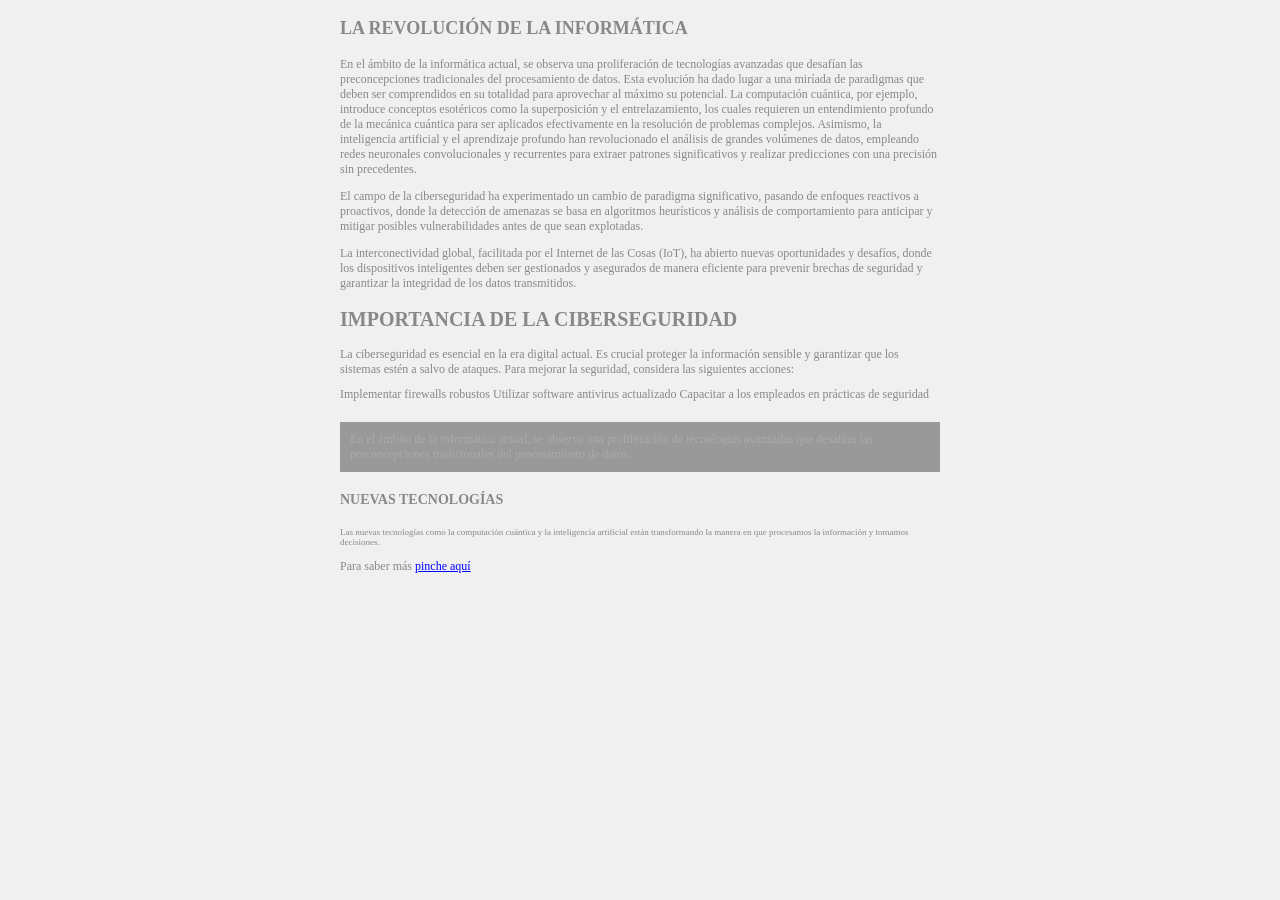
==== Ejercicio_usabilidad/Act1/Ej1.html @ da52119f "Creación de los archivos" ====
<!DOCTYPE html>
<html lang="en">
<head>
    <meta charset="UTF-8">
    <meta name="viewport" content="width=device-width, initial-scale=1.0">
    <link rel="stylesheet" href="Ej1.css">
    <title>Ejercicio_1</title>
</head>
<body>
    <div class="content">
  <h3>La Revolución de la informática</h3>
  <p>En el ámbito de la informática actual, se observa una proliferación de tecnologías avanzadas 
     que desafían las preconcepciones tradicionales del procesamiento de datos. Esta evolución ha 
     dado lugar a una miríada de paradigmas que deben ser comprendidos en su totalidad para aprovechar 
     al máximo su potencial. La computación cuántica, por ejemplo, introduce conceptos esotéricos como 
     la superposición y el entrelazamiento, los cuales requieren un entendimiento profundo de la mecánica 
     cuántica para ser aplicados efectivamente en la resolución de problemas complejos. Asimismo, la inteligencia 
     artificial y el aprendizaje profundo han revolucionado el análisis de grandes volúmenes de datos, empleando 
     redes neuronales convolucionales y recurrentes para extraer patrones significativos y realizar predicciones 
     con una precisión sin precedentes.</p>
  <p>El campo de la ciberseguridad ha experimentado un cambio de paradigma significativo, pasando de enfoques reactivos 
    a proactivos, donde la detección de amenazas se basa en algoritmos heurísticos y análisis de comportamiento para 
    anticipar y mitigar posibles vulnerabilidades antes de que sean explotadas.</p>
  <p>La interconectividad global, facilitada por el Internet de las Cosas (IoT), ha abierto nuevas oportunidades y 
    desafíos, donde los dispositivos inteligentes deben ser gestionados y asegurados de manera eficiente para prevenir 
    brechas de seguridad y garantizar la integridad de los datos transmitidos.</p>
  <h2>Importancia de la ciberseguridad</h2>
  <p>La ciberseguridad es esencial en la era digital actual. Es crucial proteger la información sensible y garantizar 
    que los sistemas estén a salvo de ataques. Para mejorar la seguridad, considera las siguientes acciones:</p>
Implementar firewalls robustos
Utilizar software antivirus actualizado
Capacitar a los empleados en prácticas de seguridad
  <div class="content-box">
    En el ámbito de la informática actual, se observa una proliferación de tecnologías avanzadas que desafían las 
    preconcepciones tradicionales del procesamiento de datos.
  </div>
  <h4>Nuevas tecnologías</h4>
  <p style="font-size: 9px;">Las nuevas tecnologías como la computación cuántica y la inteligencia artificial están 
    transformando la manera en que procesamos la información y tomamos decisiones.</p>
  <p>Para saber más <a href="#">pinche aquí</a></p>
</div>
</body>
</html>
---- Ejercicio_usabilidad/Act1/Ej1.css ----
body {
  background-color: #f0f0f0;
  color: #888888;
  font-family: 'Times New Roman', Times, serif;
  font-size: 12px;
  max-width: 600px;
  margin: 0 auto;
}
h1 {
  font-size: 24px;
  text-transform: uppercase;
}
h2 {
  font-size: 20px;
  text-transform: uppercase;
}
h3 {
  font-size: 18px;
  text-transform: uppercase;
}
h4 {
  font-size: 14px;
  text-transform: uppercase;
}
p {
  margin-bottom: 10px;
}
.content-box {
  background-color: #999999;
  color: #aaaaaa;
  padding: 10px;
  margin: 20px 0;
}
a {
  color: #0000ff;
}
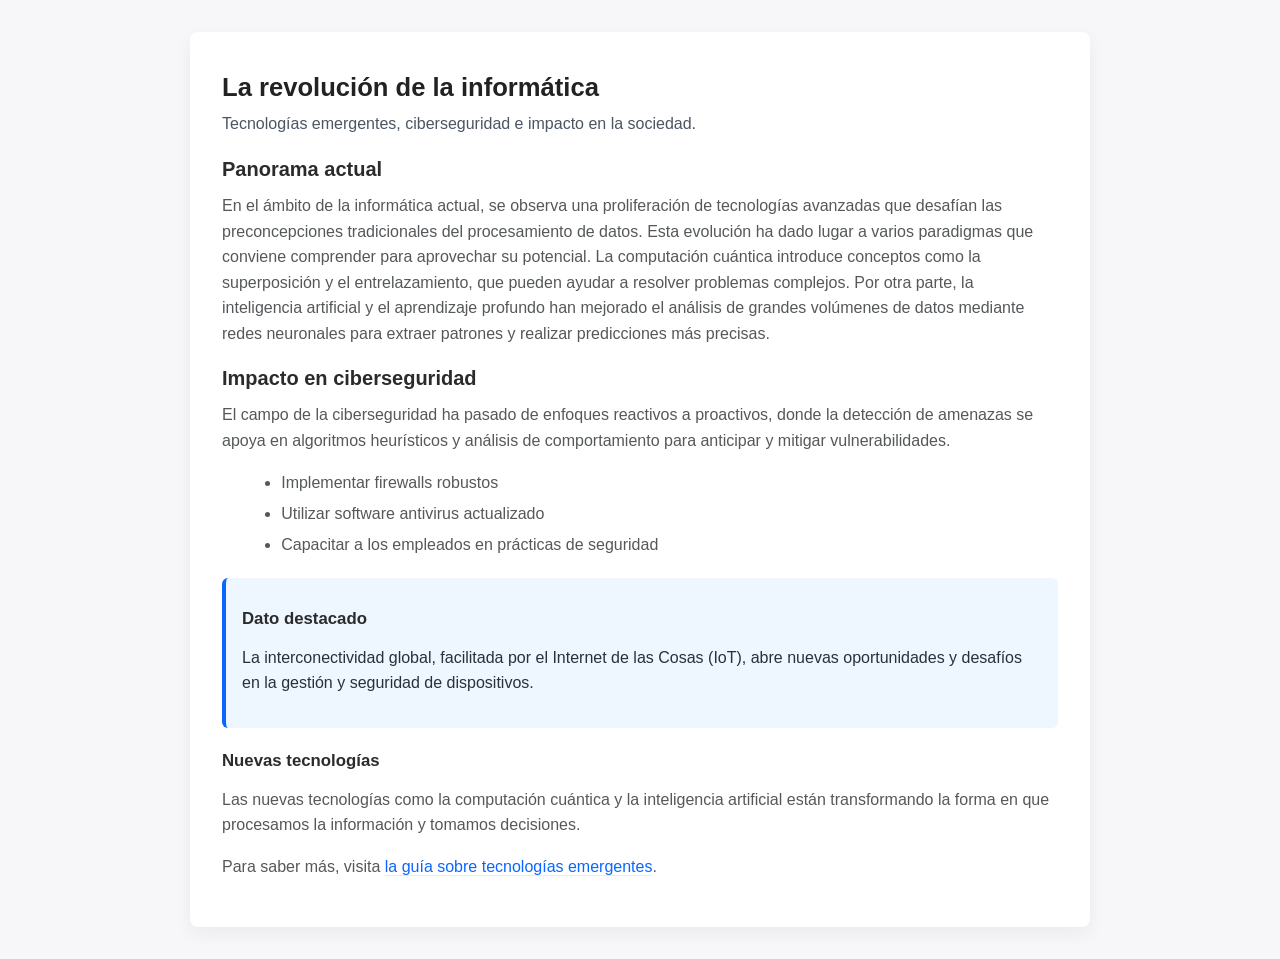
==== commit 840f576c: "Terminar ejercicio 1 y empezar readme" ====
--- a/Ejercicio_usabilidad/Act1/Ej1.html
+++ b/Ejercicio_usabilidad/Act1/Ej1.html
@@ -4,40 +4,45 @@
     <meta charset="UTF-8">
     <meta name="viewport" content="width=device-width, initial-scale=1.0">
     <link rel="stylesheet" href="Ej1.css">
-    <title>Ejercicio_1</title>
+    <title>Ejercicio 1 - La revolución de la informática</title>
 </head>
 <body>
-    <div class="content">
-  <h3>La Revolución de la informática</h3>
-  <p>En el ámbito de la informática actual, se observa una proliferación de tecnologías avanzadas 
-     que desafían las preconcepciones tradicionales del procesamiento de datos. Esta evolución ha 
-     dado lugar a una miríada de paradigmas que deben ser comprendidos en su totalidad para aprovechar 
-     al máximo su potencial. La computación cuántica, por ejemplo, introduce conceptos esotéricos como 
-     la superposición y el entrelazamiento, los cuales requieren un entendimiento profundo de la mecánica 
-     cuántica para ser aplicados efectivamente en la resolución de problemas complejos. Asimismo, la inteligencia 
-     artificial y el aprendizaje profundo han revolucionado el análisis de grandes volúmenes de datos, empleando 
-     redes neuronales convolucionales y recurrentes para extraer patrones significativos y realizar predicciones 
-     con una precisión sin precedentes.</p>
-  <p>El campo de la ciberseguridad ha experimentado un cambio de paradigma significativo, pasando de enfoques reactivos 
-    a proactivos, donde la detección de amenazas se basa en algoritmos heurísticos y análisis de comportamiento para 
-    anticipar y mitigar posibles vulnerabilidades antes de que sean explotadas.</p>
-  <p>La interconectividad global, facilitada por el Internet de las Cosas (IoT), ha abierto nuevas oportunidades y 
-    desafíos, donde los dispositivos inteligentes deben ser gestionados y asegurados de manera eficiente para prevenir 
-    brechas de seguridad y garantizar la integridad de los datos transmitidos.</p>
-  <h2>Importancia de la ciberseguridad</h2>
-  <p>La ciberseguridad es esencial en la era digital actual. Es crucial proteger la información sensible y garantizar 
-    que los sistemas estén a salvo de ataques. Para mejorar la seguridad, considera las siguientes acciones:</p>
-Implementar firewalls robustos
-Utilizar software antivirus actualizado
-Capacitar a los empleados en prácticas de seguridad
-  <div class="content-box">
-    En el ámbito de la informática actual, se observa una proliferación de tecnologías avanzadas que desafían las 
-    preconcepciones tradicionales del procesamiento de datos.
-  </div>
-  <h4>Nuevas tecnologías</h4>
-  <p style="font-size: 9px;">Las nuevas tecnologías como la computación cuántica y la inteligencia artificial están 
-    transformando la manera en que procesamos la información y tomamos decisiones.</p>
-  <p>Para saber más <a href="#">pinche aquí</a></p>
-</div>
+    <main class="container">
+      <article class="content">
+        <header>
+          <h1>La revolución de la informática</h1>
+          <p class="lead">Tecnologías emergentes, ciberseguridad e impacto en la sociedad.</p>
+        </header>
+
+        <section>
+          <h2>Panorama actual</h2>
+          <p>En el ámbito de la informática actual, se observa una proliferación de tecnologías avanzadas que desafían las preconcepciones tradicionales del procesamiento de datos. Esta evolución ha dado lugar a varios paradigmas que conviene comprender para aprovechar su potencial. La computación cuántica introduce conceptos como la superposición y el entrelazamiento, que pueden ayudar a resolver problemas complejos. Por otra parte, la inteligencia artificial y el aprendizaje profundo han mejorado el análisis de grandes volúmenes de datos mediante redes neuronales para extraer patrones y realizar predicciones más precisas.</p>
+        </section>
+
+        <section>
+          <h2>Impacto en ciberseguridad</h2>
+          <p>El campo de la ciberseguridad ha pasado de enfoques reactivos a proactivos, donde la detección de amenazas se apoya en algoritmos heurísticos y análisis de comportamiento para anticipar y mitigar vulnerabilidades.</p>
+          <ul class="actions">
+            <li>Implementar firewalls robustos</li>
+            <li>Utilizar software antivirus actualizado</li>
+            <li>Capacitar a los empleados en prácticas de seguridad</li>
+          </ul>
+        </section>
+
+        <aside class="content-box" aria-labelledby="box-title">
+          <h3 id="box-title">Dato destacado</h3>
+          <p>La interconectividad global, facilitada por el Internet de las Cosas (IoT), abre nuevas oportunidades y desafíos en la gestión y seguridad de dispositivos.</p>
+        </aside>
+
+        <section>
+          <h3>Nuevas tecnologías</h3>
+          <p>Las nuevas tecnologías como la computación cuántica y la inteligencia artificial están transformando la forma en que procesamos la información y tomamos decisiones.</p>
+        </section>
+
+        <footer>
+          <p>Para saber más, visita <a href="#" title="Más información sobre computación cuántica e IA">la guía sobre tecnologías emergentes</a>.</p>
+        </footer>
+      </article>
+    </main>
 </body>
 </html>
--- a/Ejercicio_usabilidad/Act1/Ej1.css
+++ b/Ejercicio_usabilidad/Act1/Ej1.css
@@ -1,36 +1,56 @@
-body {
-  background-color: #f0f0f0;
-  color: #888888;
-  font-family: 'Times New Roman', Times, serif;
-  font-size: 12px;
-  max-width: 600px;
-  margin: 0 auto;
+:root{
+  --bg: #f7f7f9;
+  --card: #ffffff;
+  --muted: #55585a;
+  --accent: #0b66ff;
+  --highlight: #eef6ff;
 }
-h1 {
-  font-size: 24px;
-  text-transform: uppercase;
+
+*{box-sizing:border-box}
+body{
+  background:var(--bg);
+  color:var(--muted);
+  font-family: Inter, 'Helvetica Neue', Arial, sans-serif;
+  font-size:16px;
+  line-height:1.6;
+  margin:0;
+  padding:2rem 1rem;
 }
-h2 {
-  font-size: 20px;
-  text-transform: uppercase;
+
+.container{
+  max-width:900px;
+  margin:0 auto;
+  background:var(--card);
+  padding:2rem;
+  border-radius:8px;
+  box-shadow:0 6px 18px rgba(30,30,30,0.06);
 }
-h3 {
-  font-size: 18px;
-  text-transform: uppercase;
+
+h1{font-size:1.6rem;margin:.2rem 0;color:#222}
+h2{font-size:1.25rem;margin:1rem 0 .5rem;color:#2b2b2b}
+h3{font-size:1.05rem;margin:.75rem 0;color:#2b2b2b}
+
+.lead{color:#4b5563;margin-top:0}
+
+p{margin:0 0 1rem}
+
+.actions{margin:0 0 1rem 1.2rem}
+.actions li{margin:.35rem 0}
+
+.content-box{
+  background:var(--highlight);
+  border-left:4px solid var(--accent);
+  padding:1rem;
+  margin:1.25rem 0;
+  color:#263238;
+  border-radius:6px;
 }
-h4 {
-  font-size: 14px;
-  text-transform: uppercase;
-}
-p {
-  margin-bottom: 10px;
-}
-.content-box {
-  background-color: #999999;
-  color: #aaaaaa;
-  padding: 10px;
-  margin: 20px 0;
-}
-a {
-  color: #0000ff;
+
+a{color:var(--accent);text-decoration:none;border-bottom:1px solid rgba(11,102,255,0.12)}
+a:hover{opacity:.9}
+
+@media (max-width:480px){
+  body{padding:1rem}
+  .container{padding:1rem}
+  h1{font-size:1.25rem}
 }
